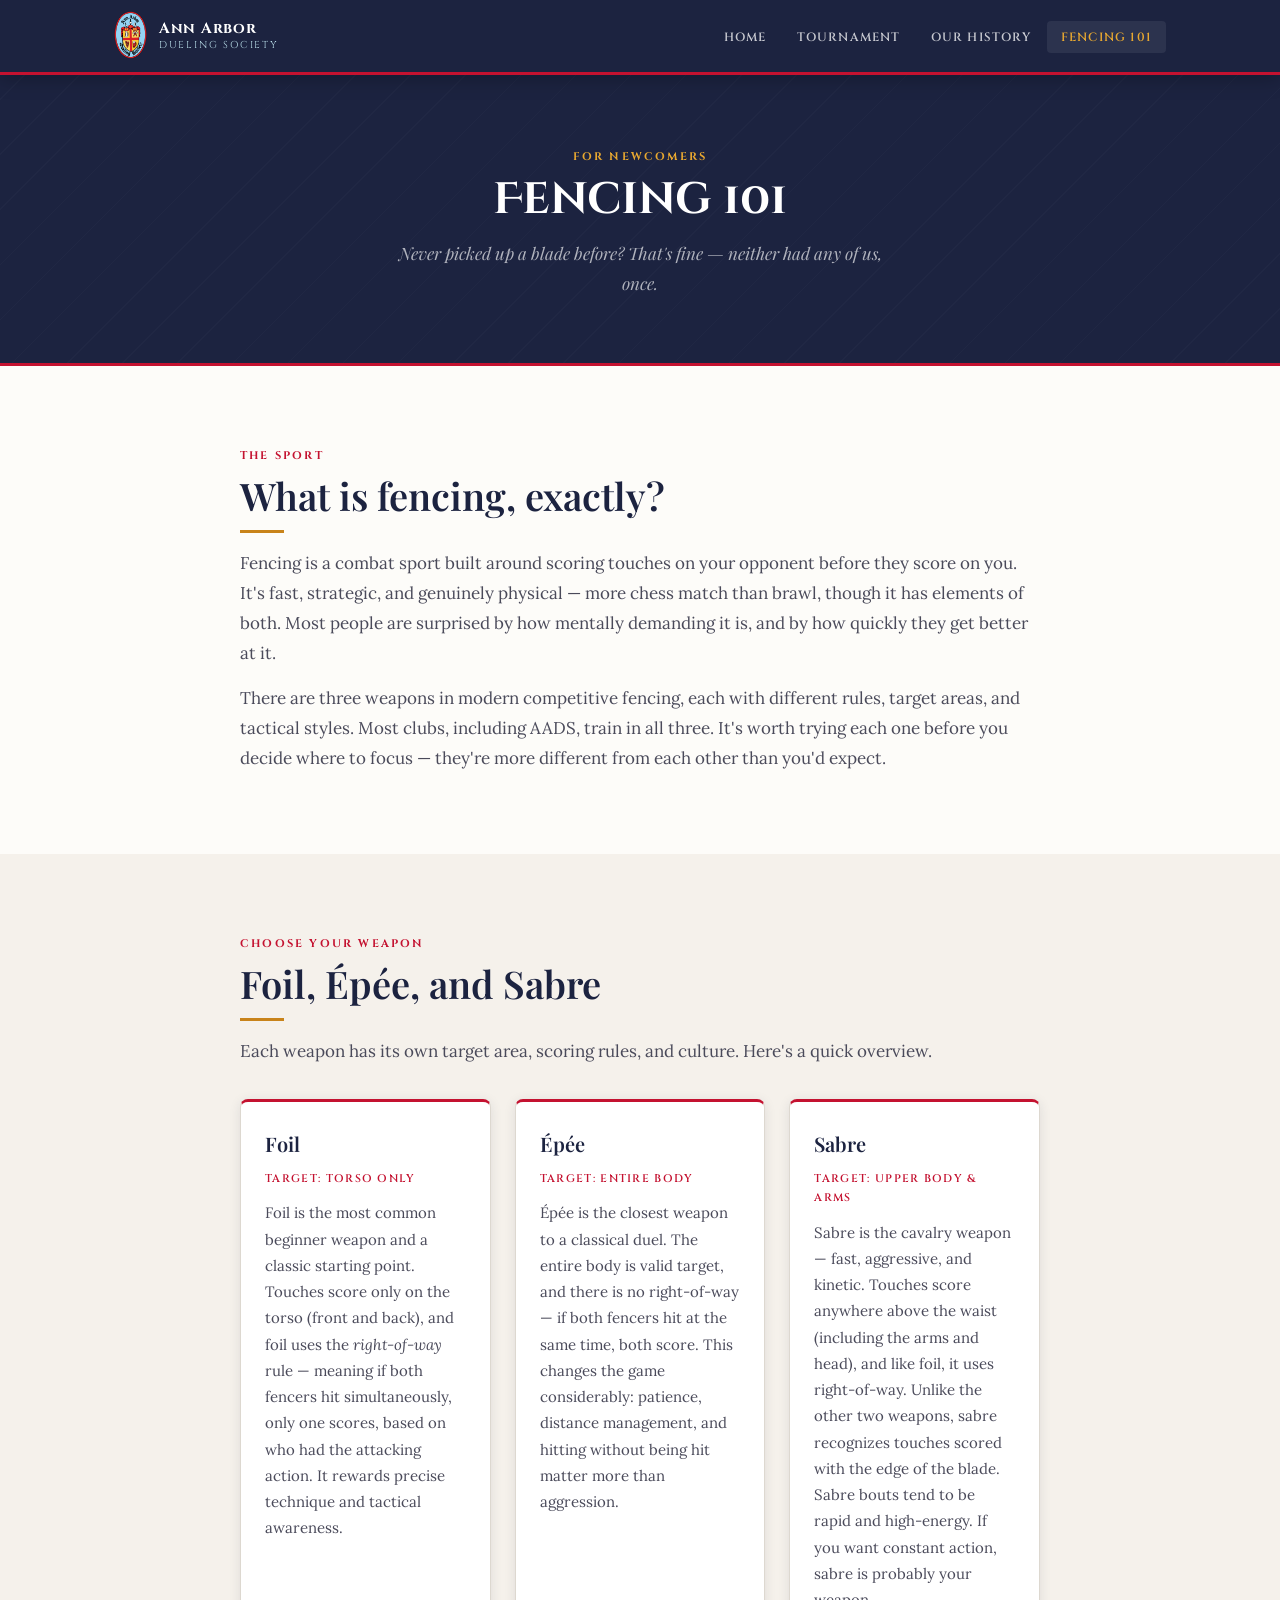
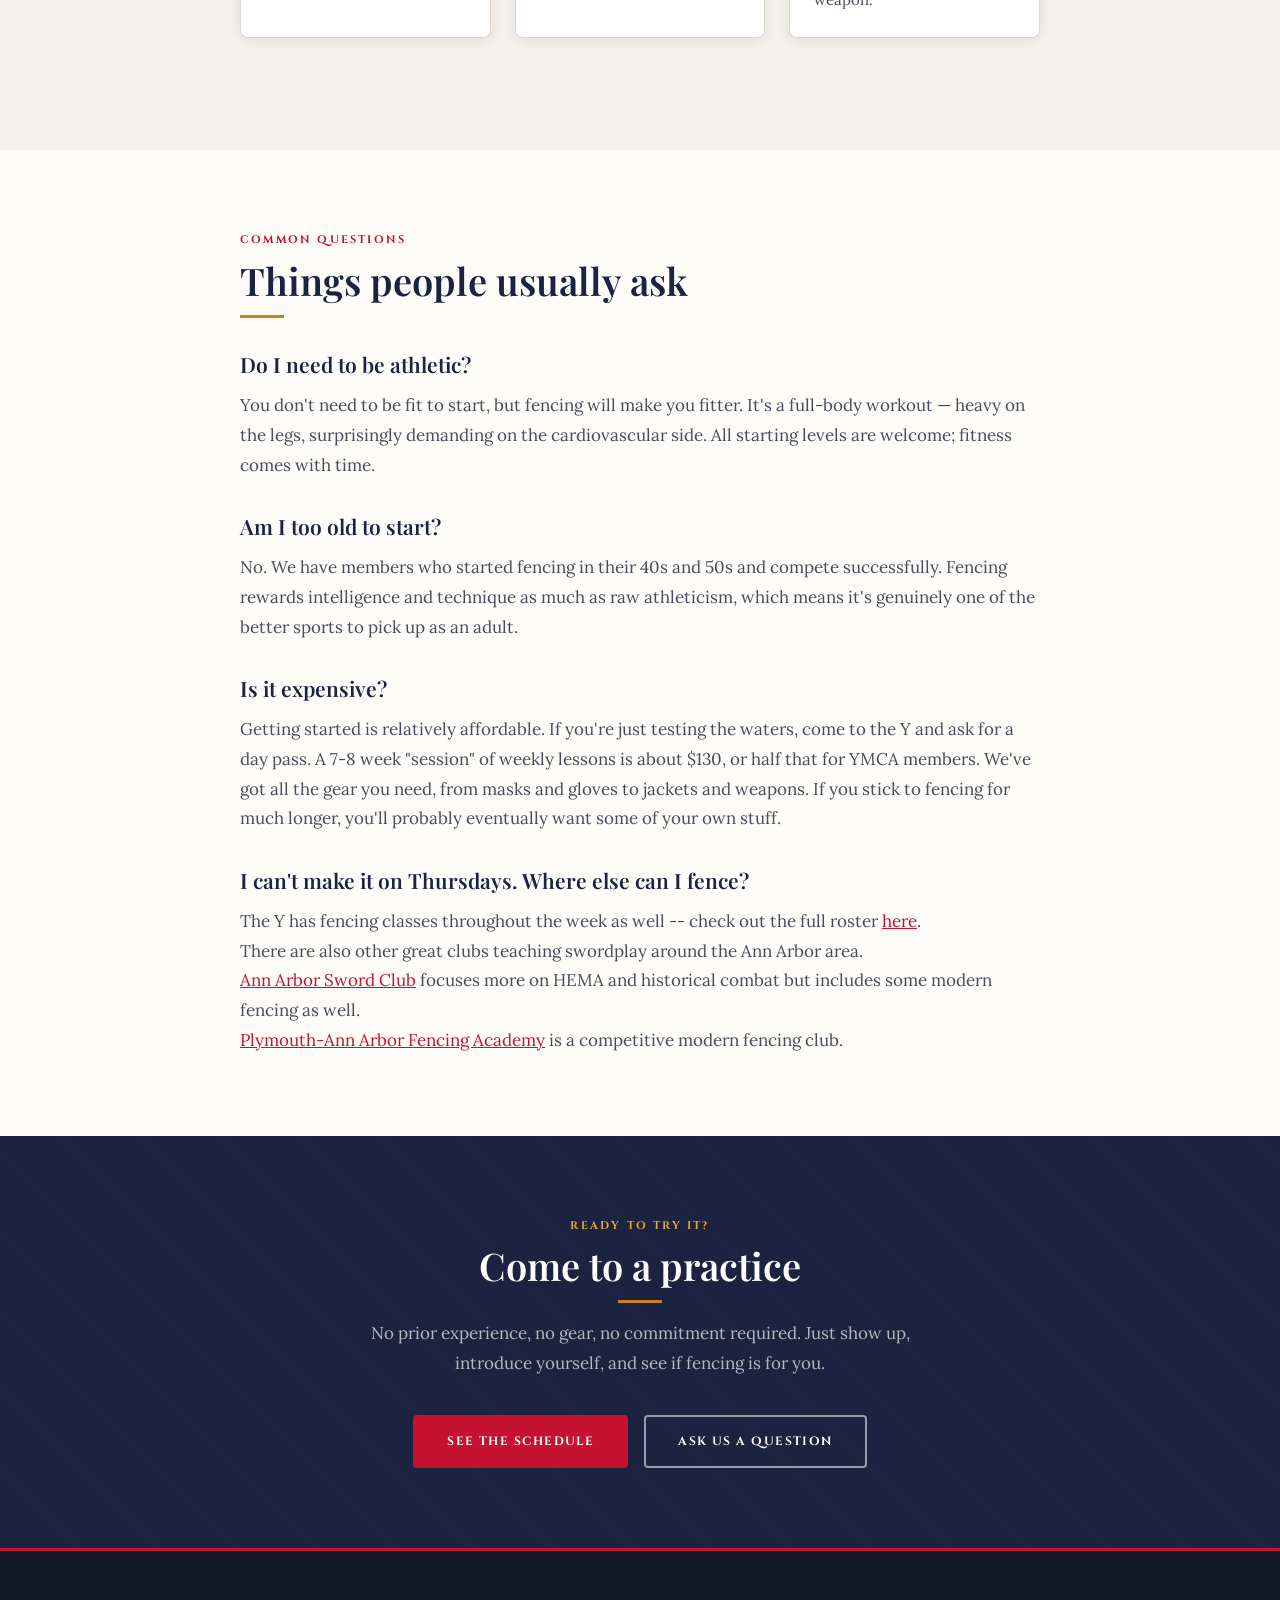
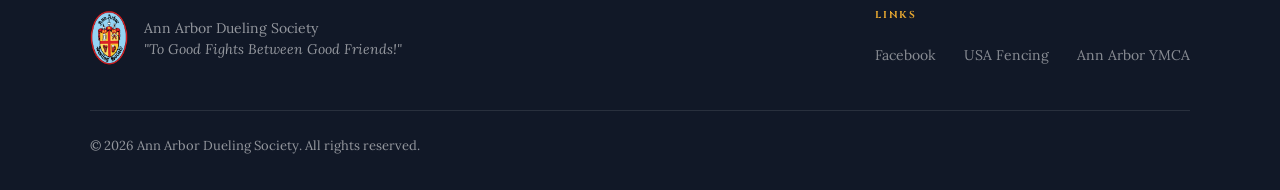
==== fencing-101.html @ fbcf4d48 "initial commit" ====
<!DOCTYPE html>
<html lang="en">
<head>
  <meta charset="UTF-8">
  <meta name="viewport" content="width=device-width, initial-scale=1.0">
  <meta name="description" content="New to fencing? Learn about the three weapons, what to expect at your first class, and what gear you'll eventually need.">
  <title>Fencing 101 — Ann Arbor Dueling Society</title>
  <link rel="icon" type="image/png" href="assets/logo.png">
  <link rel="preconnect" href="https://fonts.googleapis.com">
  <link rel="preconnect" href="https://fonts.gstatic.com" crossorigin>
  <link href="https://fonts.googleapis.com/css2?family=Cinzel+Decorative:wght@400;700&family=Cinzel:wght@400;600;700&family=Playfair+Display:ital,wght@0,400;0,600;1,400&family=Lora:ital,wght@0,400;0,500;1,400&display=swap" rel="stylesheet">
  <link rel="stylesheet" href="css/style.css">
</head>
<body>

  <div data-include="partials/header.html"></div>

  <div class="page-header">
    <span class="section-label">For Newcomers</span>
    <h1>Fencing 101</h1>
    <p class="page-lead">Never picked up a blade before? That's fine — neither had any of us, once.</p>
  </div>

  <section class="content-section">
    <div class="content-inner fade-in">
      <span class="section-label">The Sport</span>
      <h2 class="section-title">What is fencing, exactly?</h2>
      <p>
        Fencing is a combat sport built around scoring touches on your opponent before they score
        on you. It's fast, strategic, and genuinely physical — more chess match than brawl, though
        it has elements of both. Most people are surprised by how mentally demanding it is, and by
        how quickly they get better at it.
      </p>
      <p>
        There are three weapons in modern competitive fencing, each with different rules, target
        areas, and tactical styles. Most clubs, including AADS, train in all three. It's worth
        trying each one before you decide where to focus — they're more different from each other
        than you'd expect.
      </p>
    </div>
  </section>

  <section class="content-section">
    <div class="content-inner fade-in">
      <span class="section-label">Choose Your Weapon</span>
      <h2 class="section-title">Foil, Épée, and Sabre</h2>
      <p>
        Each weapon has its own target area, scoring rules, and culture. Here's a quick overview.
      </p>

      <div class="weapon-grid">
        <div class="weapon-card">
          <h3>Foil</h3>
          <p class="weapon-target">Target: Torso only</p>
          <p>
            Foil is the most common beginner weapon and a classic starting point. Touches score
            only on the torso (front and back), and foil uses the <em>right-of-way</em> rule —
            meaning if both fencers hit simultaneously, only one scores, based on who had the
            attacking action. It rewards precise technique and tactical awareness.
          </p>
        </div>
        <div class="weapon-card">
          <h3>Épée</h3>
          <p class="weapon-target">Target: Entire body</p>
          <p>
            Épée is the closest weapon to a classical duel. The entire body is valid target, and
            there is no right-of-way — if both fencers hit at the same time, both score. This
            changes the game considerably: patience, distance management, and hitting without
            being hit matter more than aggression.
          </p>
        </div>
        <div class="weapon-card">
          <h3>Sabre</h3>
          <p class="weapon-target">Target: Upper body &amp; arms</p>
          <p>
            Sabre is the cavalry weapon — fast, aggressive, and kinetic. Touches score anywhere
            above the waist (including the arms and head), and like foil, it uses right-of-way. Unlike the other two weapons,
            sabre recognizes touches scored with the edge of the blade.
            Sabre bouts tend to be rapid and high-energy. If you want constant action, sabre
            is probably your weapon.
          </p>
        </div>
      </div>
    </div>
  </section>

  <section class="content-section">
    <div class="content-inner fade-in">
      <span class="section-label">Common Questions</span>
      <h2 class="section-title">Things people usually ask</h2>

      <h3>Do I need to be athletic?</h3>
      <p>
        You don't need to be fit to start, but fencing will make you fitter. It's a full-body
        workout — heavy on the legs, surprisingly demanding on the cardiovascular side. All
        starting levels are welcome; fitness comes with time.
      </p>

      <h3>Am I too old to start?</h3>
      <p>
        No. We have members who started fencing in their 40s and 50s and compete successfully.
        Fencing rewards intelligence and technique as much as raw athleticism, which means
        it's genuinely one of the better sports to pick up as an adult.
      </p>

      <h3>Is it expensive?</h3>
      <p>
        Getting started is relatively affordable. If you're just testing the waters, come to the Y and ask for
        a day pass. A 7-8 week "session" of weekly lessons is about $130, or half that for YMCA members.
        We've got all the gear you need, from masks and gloves to jackets and weapons. If you stick to fencing for
        much longer, you'll probably eventually want some of your own stuff.
      </p>

      <h3>I can't make it on Thursdays. Where else can I fence?</h3>
      <p>
        The Y has fencing classes throughout the week as well -- check out the full roster <a href="https://www.annarborymca.org/program-offerings/?_program_type=fencing">here</a>.<br>
        There are also other great clubs teaching swordplay around the Ann Arbor area.<br>
        <a href="https://www.annarborsword.com">Ann Arbor Sword Club</a> focuses more on HEMA and historical combat but includes some modern fencing as well.<br>
        <a href="https://www.pa2fa.com">Plymouth-Ann Arbor Fencing Academy</a> is a competitive modern fencing club.
      </p>
    </div>
  </section>

  <section class="signup-cta">
    <div class="signup-cta-inner fade-in">
      <span class="section-label">Ready to try it?</span>
      <h2 class="section-title">Come to a practice</h2>
      <p>
        No prior experience, no gear, no commitment required. Just show up, introduce yourself,
        and see if fencing is for you.
      </p>
      <div style="display: flex; gap: 1rem; justify-content: center; flex-wrap: wrap;">
        <a href="index.html#schedule" class="btn btn-primary">See the Schedule</a>
        <a href="index.html#contact" class="btn btn-ghost">Ask Us a Question</a>
      </div>
    </div>
  </section>

  <div data-include="partials/footer.html"></div>

  <script src="js/main.js"></script>
</body>
</html>
---- css/style.css ----
@import url('https://fonts.googleapis.com/css2?family=Cinzel+Decorative:wght@400;700&family=Cinzel:wght@400;600;700&family=Playfair+Display:ital,wght@0,400;0,600;1,400&family=Lora:ital,wght@0,400;0,500;1,400&display=swap');

/* ── Design Tokens ──────────────────────────────────────────────────────── */
:root {
  --navy:        #1C2340;
  --navy-dark:   #111827;
  --navy-light:  #252D4E;
  --red:         #C41230;
  --red-dark:    #9E0E26;
  --gold:        #C8831A;
  --gold-light:  #E8A830;
  --blue:        #87C5DC;
  --blue-light:  #B8DCE8;
  --cream:       #F5F1EB;
  --warm-white:  #FDFCF9;
  --text:        #2A2A38;
  --text-mid:    #4A4A5A;
  --text-light:  #7A7A8A;
  --border:      #DDD8D0;

  --font-display: 'Cinzel Decorative', serif;
  --font-caps:    'Cinzel', serif;
  --font-serif:   'Playfair Display', serif;
  --font-body:    'Lora', serif;

  --radius:    4px;
  --radius-lg: 8px;
  --shadow:    0 2px 12px rgba(28, 35, 64, 0.1);
  --shadow-lg: 0 8px 32px rgba(28, 35, 64, 0.16);

  --max-width:   1100px;
  --section-pad: 5rem 1.5rem;
}

/* ── Reset & Base ───────────────────────────────────────────────────────── */
*, *::before, *::after { box-sizing: border-box; margin: 0; padding: 0; }

html { scroll-behavior: smooth; }

body {
  font-family: var(--font-body);
  font-size: 1.0625rem;
  line-height: 1.75;
  color: var(--text);
  background: var(--warm-white);
}

img { max-width: 100%; height: auto; display: block; }

a { color: var(--red); }
a:hover { color: var(--red-dark); }

/* ── Utility ────────────────────────────────────────────────────────────── */
.container {
  max-width: var(--max-width);
  margin: 0 auto;
  padding: 0 1.5rem;
}

.section-label {
  font-family: var(--font-caps);
  font-size: 0.6875rem;
  font-weight: 700;
  letter-spacing: 0.2em;
  text-transform: uppercase;
  color: var(--red);
  display: block;
  margin-bottom: 0.5rem;
}

.section-title {
  font-family: var(--font-serif);
  font-size: clamp(1.625rem, 4vw, 2.375rem);
  font-weight: 600;
  color: var(--navy);
  line-height: 1.2;
  margin-bottom: 1rem;
}

.section-title::after {
  content: '';
  display: block;
  width: 2.75rem;
  height: 3px;
  background: var(--gold);
  margin-top: 0.75rem;
}

.section-intro {
  color: var(--text-mid);
  max-width: 580px;
  margin-bottom: 2.5rem;
}

/* ── Buttons ────────────────────────────────────────────────────────────── */
.btn {
  display: inline-block;
  font-family: var(--font-caps);
  font-size: 0.75rem;
  font-weight: 700;
  letter-spacing: 0.12em;
  text-transform: uppercase;
  padding: 0.875rem 2rem;
  border-radius: var(--radius);
  cursor: pointer;
  transition: background 0.2s, border-color 0.2s, transform 0.15s, box-shadow 0.2s;
  border: 2px solid transparent;
  text-decoration: none;
}

.btn-primary {
  background: var(--red);
  color: #fff;
  border-color: var(--red);
}
.btn-primary:hover {
  background: var(--red-dark);
  border-color: var(--red-dark);
  color: #fff;
  transform: translateY(-2px);
  box-shadow: 0 6px 20px rgba(196, 18, 48, 0.28);
}

.btn-outline {
  background: transparent;
  color: var(--navy);
  border-color: var(--navy);
}
.btn-outline:hover {
  background: var(--navy);
  color: #fff;
  transform: translateY(-2px);
}

.btn-ghost {
  background: transparent;
  color: #fff;
  border-color: rgba(255, 255, 255, 0.55);
}
.btn-ghost:hover {
  background: rgba(255, 255, 255, 0.12);
  border-color: #fff;
  color: #fff;
  transform: translateY(-2px);
}

/* ── Navigation ─────────────────────────────────────────────────────────── */
.site-header {
  position: sticky;
  top: 0;
  z-index: 100;
  background: var(--navy);
  border-bottom: 3px solid var(--red);
  box-shadow: 0 2px 20px rgba(0, 0, 0, 0.3);
}

.nav-inner {
  max-width: var(--max-width);
  margin: 0 auto;
  padding: 0 1.5rem;
  display: flex;
  align-items: center;
  justify-content: space-between;
  height: 4.5rem;
  position: relative;
}

.nav-logo {
  display: flex;
  align-items: center;
  gap: 0.75rem;
  text-decoration: none;
}

.nav-logo img {
  height: 3.25rem;
  width: auto;
}

.nav-logo-text {
  display: inline-flex;
  flex-direction: column;
  line-height: 1.25;
}

.nav-logo-name {
  font-family: var(--font-caps);
  font-size: 0.9375rem;
  font-weight: 700;
  color: #fff;
  letter-spacing: 0.05em;
}

.nav-logo-sub {
  font-family: var(--font-caps);
  font-size: 0.625rem;
  font-weight: 400;
  letter-spacing: 0.18em;
  text-transform: uppercase;
  color: var(--blue-light);
}

.nav-links {
  display: flex;
  gap: 0.125rem;
  list-style: none;
}

.nav-links a {
  font-family: var(--font-caps);
  font-size: 0.75rem;
  font-weight: 600;
  letter-spacing: 0.1em;
  text-transform: uppercase;
  color: rgba(255, 255, 255, 0.75);
  padding: 0.5rem 0.875rem;
  border-radius: var(--radius);
  transition: color 0.2s, background 0.2s;
  text-decoration: none;
}

.nav-links a:hover {
  color: #fff;
  background: rgba(255, 255, 255, 0.1);
}

.nav-links a.active {
  color: var(--gold-light);
  background: rgba(255, 255, 255, 0.07);
}

.nav-toggle {
  display: none;
  flex-direction: column;
  gap: 5px;
  background: none;
  border: none;
  cursor: pointer;
  padding: 0.5rem;
  color: #fff;
}

.nav-toggle span {
  display: block;
  width: 22px;
  height: 2px;
  background: currentColor;
  border-radius: 2px;
  transition: transform 0.3s ease, opacity 0.2s ease;
}

.nav-toggle[aria-expanded="true"] span:nth-child(1) { transform: translateY(7px) rotate(45deg); }
.nav-toggle[aria-expanded="true"] span:nth-child(2) { opacity: 0; }
.nav-toggle[aria-expanded="true"] span:nth-child(3) { transform: translateY(-7px) rotate(-45deg); }

/* ── Hero ───────────────────────────────────────────────────────────────── */
.hero {
  position: relative;
  background: var(--navy);
  background-image:
    repeating-linear-gradient(
      -45deg,
      transparent,
      transparent 38px,
      rgba(255, 255, 255, 0.018) 38px,
      rgba(255, 255, 255, 0.018) 39px
    );
  padding: 5.5rem 1.5rem 5rem;
  text-align: center;
  overflow: hidden;
}

.hero::after {
  content: '';
  position: absolute;
  bottom: 0;
  left: 0;
  right: 0;
  height: 3px;
  background: linear-gradient(90deg, var(--red), var(--gold), var(--blue), var(--gold), var(--red));
}

.hero-inner {
  position: relative;
  z-index: 1;
  max-width: 680px;
  margin: 0 auto;
}

.hero-logo {
  width: clamp(130px, 18vw, 188px);
  margin: 0 auto 2rem;
  filter: drop-shadow(0 8px 28px rgba(0, 0, 0, 0.45));
  animation: riseIn 0.85s ease both;
}

.hero-title {
  font-family: var(--font-display);
  font-size: clamp(1.625rem, 5vw, 2.875rem);
  font-weight: 700;
  color: #fff;
  line-height: 1.2;
  letter-spacing: 0.01em;
  margin-bottom: 0.375rem;
  animation: riseIn 0.85s 0.1s ease both;
}

.hero-eyebrow {
  font-family: var(--font-caps);
  font-size: 0.6875rem;
  font-weight: 600;
  letter-spacing: 0.22em;
  text-transform: uppercase;
  color: var(--gold-light);
  margin-bottom: 1.25rem;
  animation: riseIn 0.85s 0.2s ease both;
}

.hero-tagline {
  font-family: var(--font-serif);
  font-style: italic;
  font-size: clamp(1rem, 2.5vw, 1.1875rem);
  color: rgba(255, 255, 255, 0.72);
  line-height: 1.65;
  margin-bottom: 2.25rem;
  animation: riseIn 0.85s 0.3s ease both;
}

.hero-actions {
  display: flex;
  gap: 1rem;
  justify-content: center;
  flex-wrap: wrap;
  animation: riseIn 0.85s 0.4s ease both;
}

@keyframes riseIn {
  from { opacity: 0; transform: translateY(18px); }
  to   { opacity: 1; transform: translateY(0); }
}

/* ── About ──────────────────────────────────────────────────────────────── */
.about {
  padding: var(--section-pad);
  background: var(--cream);
  border-top: 1px solid var(--border);
}

.about-inner {
  max-width: var(--max-width);
  margin: 0 auto;
  display: grid;
  grid-template-columns: 1fr 1fr;
  gap: 4.5rem;
  align-items: center;
}

.about-text p {
  color: var(--text-mid);
  margin-bottom: 1rem;
}

.about-text p:last-child { margin-bottom: 0; }

.about-facts {
  display: grid;
  grid-template-columns: 1fr 1fr;
  gap: 1rem;
}

.fact-card {
  background: var(--warm-white);
  border: 1px solid var(--border);
  border-top: 3px solid var(--gold);
  border-radius: var(--radius-lg);
  padding: 1.375rem 1.125rem;
  text-align: center;
}

.fact-number {
  font-family: var(--font-serif);
  font-size: 1.875rem;
  font-weight: 600;
  color: var(--navy);
  line-height: 1;
  margin-bottom: 0.3rem;
}

.fact-label {
  font-family: var(--font-caps);
  font-size: 0.625rem;
  font-weight: 600;
  letter-spacing: 0.14em;
  text-transform: uppercase;
  color: var(--text-light);
  line-height: 1.4;
}

/* ── Schedule ───────────────────────────────────────────────────────────── */
.schedule {
  padding: var(--section-pad);
  background: var(--warm-white);
}

.schedule-inner {
  max-width: var(--max-width);
  margin: 0 auto;
}

.schedule-grid {
  display: grid;
  grid-template-columns: repeat(auto-fit, minmax(290px, 1fr));
  gap: 1.5rem;
}

.schedule-card {
  background: #fff;
  border: 1px solid var(--border);
  border-radius: var(--radius-lg);
  overflow: hidden;
  box-shadow: var(--shadow);
  transition: transform 0.2s ease, box-shadow 0.2s ease;
}

.schedule-card:hover {
  transform: translateY(-4px);
  box-shadow: var(--shadow-lg);
}

.schedule-card-header {
  background: var(--navy);
  padding: 1.125rem 1.5rem;
  display: flex;
  align-items: center;
  gap: 0.875rem;
}

.schedule-day {
  background: var(--red);
  color: #fff;
  font-family: var(--font-caps);
  font-size: 0.625rem;
  font-weight: 700;
  letter-spacing: 0.14em;
  text-transform: uppercase;
  padding: 0.3rem 0.625rem;
  border-radius: var(--radius);
  white-space: nowrap;
  flex-shrink: 0;
}

.schedule-time {
  font-family: var(--font-caps);
  font-size: 0.8125rem;
  color: var(--blue-light);
  letter-spacing: 0.05em;
}

.schedule-card-body { padding: 1.375rem 1.5rem; }

.schedule-title {
  font-family: var(--font-serif);
  font-size: 1.1875rem;
  font-weight: 600;
  color: var(--navy);
  margin-bottom: 0.5rem;
}

.schedule-desc {
  font-size: 0.9375rem;
  color: var(--text-mid);
  margin-bottom: 1rem;
  line-height: 1.6;
}

.schedule-tags {
  display: flex;
  flex-wrap: wrap;
  gap: 0.4rem;
}

.tag {
  font-family: var(--font-caps);
  font-size: 0.625rem;
  font-weight: 700;
  letter-spacing: 0.1em;
  text-transform: uppercase;
  padding: 0.25rem 0.625rem;
  border-radius: 999px;
  border: 1px solid;
}

.tag-weapon { color: var(--red); border-color: rgba(196, 18, 48, 0.3); background: rgba(196, 18, 48, 0.06); }
.tag-level  { color: var(--gold); border-color: rgba(200, 131, 26, 0.3); background: rgba(200, 131, 26, 0.06); }
.tag-place  { color: var(--text-light); border-color: var(--border); background: transparent; }

.schedule-note {
  margin-top: 2rem;
  padding: 1.125rem 1.375rem;
  background: rgba(135, 197, 220, 0.1);
  border-left: 3px solid var(--blue);
  border-radius: var(--radius);
  font-size: 0.9375rem;
  color: var(--text-mid);
  line-height: 1.65;
}

.schedule-note strong { color: var(--navy); }

/* ── Sign-Up CTA ────────────────────────────────────────────────────────── */
.signup-cta {
  padding: 5rem 1.5rem;
  background: var(--navy);
  text-align: center;
  position: relative;
  overflow: hidden;
}

.signup-cta::before {
  content: '';
  position: absolute;
  inset: 0;
  background-image: repeating-linear-gradient(
    45deg,
    transparent,
    transparent 55px,
    rgba(255, 255, 255, 0.02) 55px,
    rgba(255, 255, 255, 0.02) 56px
  );
}

.signup-cta-inner {
  position: relative;
  max-width: 600px;
  margin: 0 auto;
}

.signup-cta .section-label  { color: var(--gold-light); }
.signup-cta .section-title  { color: #fff; }
.signup-cta .section-title::after { margin: 0.75rem auto 0; }

.signup-cta p {
  color: rgba(255, 255, 255, 0.68);
  margin-bottom: 2.25rem;
}

/* ── Contact ────────────────────────────────────────────────────────────── */
.contact {
  padding: var(--section-pad);
  background: var(--cream);
}

.contact-inner {
  max-width: var(--max-width);
  margin: 0 auto;
  display: grid;
  grid-template-columns: 1fr 1.6fr;
  gap: 4rem;
  align-items: start;
}

.contact-info p {
  color: var(--text-mid);
  margin-bottom: 1.75rem;
  font-size: 0.9375rem;
}

.contact-details {
  list-style: none;
  display: flex;
  flex-direction: column;
  gap: 0.875rem;
}

.contact-details li {
  display: flex;
  align-items: flex-start;
  gap: 0.75rem;
  font-size: 0.9375rem;
  color: var(--text-mid);
}

.detail-icon {
  width: 1.5rem;
  height: 1.5rem;
  background: var(--red);
  border-radius: 50%;
  display: flex;
  align-items: center;
  justify-content: center;
  flex-shrink: 0;
  margin-top: 0.1rem;
  font-size: 0.6875rem;
  color: #fff;
}

.contact-form-wrap {
  background: var(--warm-white);
  border: 1px solid var(--border);
  border-radius: var(--radius-lg);
  padding: 2.25rem;
  box-shadow: var(--shadow);
}

.form-row {
  display: grid;
  grid-template-columns: 1fr 1fr;
  gap: 1rem;
}

.form-group { margin-bottom: 1.25rem; }

.form-group label {
  display: block;
  font-family: var(--font-caps);
  font-size: 0.6875rem;
  font-weight: 700;
  letter-spacing: 0.14em;
  text-transform: uppercase;
  color: var(--navy);
  margin-bottom: 0.4rem;
}

.form-group input,
.form-group select,
.form-group textarea {
  width: 100%;
  font-family: var(--font-body);
  font-size: 0.9375rem;
  color: var(--text);
  background: #fff;
  border: 1px solid var(--border);
  border-radius: var(--radius);
  padding: 0.7rem 0.9rem;
  transition: border-color 0.2s, box-shadow 0.2s;
  outline: none;
  appearance: none;
}

.form-group input:focus,
.form-group select:focus,
.form-group textarea:focus {
  border-color: var(--blue);
  box-shadow: 0 0 0 3px rgba(135, 197, 220, 0.22);
}

.form-group textarea {
  resize: vertical;
  min-height: 120px;
}

.form-submit { width: 100%; justify-content: center; }

.form-success { display: none; text-align: center; padding: 2rem 1rem; }
.form-success.visible { display: block; }

.success-icon {
  width: 3.5rem;
  height: 3.5rem;
  background: rgba(135, 197, 220, 0.15);
  border: 2px solid var(--blue);
  border-radius: 50%;
  display: flex;
  align-items: center;
  justify-content: center;
  margin: 0 auto 1rem;
  font-size: 1.5rem;
  color: var(--navy);
}

.form-success h3 {
  font-family: var(--font-serif);
  font-size: 1.25rem;
  color: var(--navy);
  margin-bottom: 0.5rem;
}

.form-success p { color: var(--text-mid); font-size: 0.9375rem; }

/* ── Footer ─────────────────────────────────────────────────────────────── */
.site-footer {
  background: var(--navy-dark);
  color: rgba(255, 255, 255, 0.55);
  padding: 3.5rem 1.5rem 2rem;
  border-top: 3px solid var(--red);
}

.footer-inner {
  max-width: var(--max-width);
  margin: 0 auto 2.5rem;
  display: flex;
  flex-wrap: wrap;
  align-items: center;
  justify-content: space-between;
  gap: 2rem;
}

.footer-brand {
  display: flex;
  align-items: center;
  gap: 1rem;
}

.footer-logo {
  height: 3.75rem;
  width: auto;
  flex-shrink: 0;
}

.footer-brand p {
  font-size: 0.875rem;
  line-height: 1.5;
  max-width: 270px;
  margin: 0;
}

.footer-heading {
  font-family: var(--font-caps);
  font-size: 0.625rem;
  font-weight: 700;
  letter-spacing: 0.18em;
  text-transform: uppercase;
  color: var(--gold-light);
  margin-bottom: 1rem;
}

.footer-links {
  list-style: none;
  display: flex;
  flex-direction: row;
  flex-wrap: wrap;
  gap: 0.5rem 1.75rem;
}

.footer-links a {
  color: rgba(255, 255, 255, 0.5);
  font-size: 0.875rem;
  text-decoration: none;
  transition: color 0.2s;
}

.footer-links a:hover { color: #fff; }

.footer-bottom {
  max-width: var(--max-width);
  margin: 0 auto;
  border-top: 1px solid rgba(255, 255, 255, 0.1);
  padding-top: 1.5rem;
  display: flex;
  align-items: center;
  justify-content: space-between;
  flex-wrap: wrap;
  gap: 0.75rem;
}

.footer-bottom p { font-size: 0.8125rem; }

.footer-badge {
  font-family: var(--font-caps);
  font-size: 0.625rem;
  font-weight: 700;
  letter-spacing: 0.12em;
  text-transform: uppercase;
  color: var(--blue-light);
  border: 1px solid rgba(135, 197, 220, 0.3);
  padding: 0.3rem 0.75rem;
  border-radius: var(--radius);
}

/* ── Fade-in on scroll ──────────────────────────────────────────────────── */
.fade-in {
  opacity: 0;
  transform: translateY(22px);
  transition: opacity 0.65s ease, transform 0.65s ease;
}

.fade-in.visible {
  opacity: 1;
  transform: translateY(0);
}

.fade-in-delay-1 { transition-delay: 0.1s; }
.fade-in-delay-2 { transition-delay: 0.2s; }
.fade-in-delay-3 { transition-delay: 0.3s; }

/* ── Inner Page Header ──────────────────────────────────────────────────── */
.page-header {
  background: var(--navy);
  background-image:
    repeating-linear-gradient(
      -45deg,
      transparent,
      transparent 38px,
      rgba(255, 255, 255, 0.018) 38px,
      rgba(255, 255, 255, 0.018) 39px
    );
  padding: 4.5rem 1.5rem 4rem;
  text-align: center;
  border-bottom: 3px solid var(--red);
}

.page-header .section-label { color: var(--gold-light); }

.page-header h1 {
  font-family: var(--font-display);
  font-size: clamp(1.75rem, 5vw, 2.75rem);
  color: #fff;
  margin-bottom: 0.75rem;
  line-height: 1.2;
}

.page-header .page-lead {
  font-family: var(--font-serif);
  font-style: italic;
  color: rgba(255, 255, 255, 0.65);
  font-size: 1.0625rem;
  max-width: 520px;
  margin: 0 auto;
}

/* ── Inner Page Content ─────────────────────────────────────────────────── */
.content-section {
  padding: var(--section-pad);
  background: var(--warm-white);
}

.content-section:nth-child(even) { background: var(--cream); }

.content-inner {
  max-width: 800px;
  margin: 0 auto;
}

.content-inner p {
  color: var(--text-mid);
  margin-bottom: 1rem;
}

.content-inner p:last-child { margin-bottom: 0; }

.content-inner h3 {
  font-family: var(--font-serif);
  font-size: 1.3125rem;
  font-weight: 600;
  color: var(--navy);
  margin: 1.75rem 0 0.5rem;
}

.content-inner ul, .content-inner ol {
  padding-left: 1.5rem;
  color: var(--text-mid);
  margin-bottom: 1rem;
}

.content-inner li { margin-bottom: 0.375rem; }

/* Weapon cards (fencing 101) */
.weapon-grid {
  display: grid;
  grid-template-columns: repeat(auto-fit, minmax(240px, 1fr));
  gap: 1.5rem;
  margin: 2rem 0;
}

.weapon-card {
  background: #fff;
  border: 1px solid var(--border);
  border-top: 3px solid var(--red);
  border-radius: var(--radius-lg);
  padding: 1.5rem;
  box-shadow: var(--shadow);
}

.weapon-card h3 {
  font-family: var(--font-serif);
  font-size: 1.25rem;
  font-weight: 600;
  color: var(--navy);
  margin: 0 0 0.5rem;
}

.weapon-card .weapon-target {
  font-family: var(--font-caps);
  font-size: 0.6875rem;
  font-weight: 600;
  letter-spacing: 0.12em;
  text-transform: uppercase;
  color: var(--red);
  margin-bottom: 0.75rem;
}

.weapon-card p {
  font-size: 0.9375rem;
  color: var(--text-mid);
  margin: 0;
}

/* Tournament table */
.tournament-table {
  width: 100%;
  border-collapse: collapse;
  margin: 1.5rem 0;
  font-size: 0.9375rem;
}

.tournament-table th {
  font-family: var(--font-caps);
  font-size: 0.625rem;
  font-weight: 700;
  letter-spacing: 0.14em;
  text-transform: uppercase;
  color: var(--navy);
  background: var(--cream);
  padding: 0.75rem 1rem;
  text-align: left;
  border-bottom: 2px solid var(--border);
}

.tournament-table td {
  padding: 0.875rem 1rem;
  border-bottom: 1px solid var(--border);
  color: var(--text-mid);
  vertical-align: top;
}

.tournament-table tr:last-child td { border-bottom: none; }

.tournament-table .t-name {
  font-family: var(--font-serif);
  font-weight: 600;
  color: var(--navy);
}

.t-badge {
  display: inline-block;
  font-family: var(--font-caps);
  font-size: 0.5625rem;
  font-weight: 700;
  letter-spacing: 0.1em;
  text-transform: uppercase;
  padding: 0.2rem 0.5rem;
  border-radius: 999px;
  margin-left: 0.4rem;
  vertical-align: middle;
  border: 1px solid;
}

.t-badge-home { color: var(--red); border-color: rgba(196,18,48,0.35); background: rgba(196,18,48,0.06); }
.t-badge-rated { color: var(--gold); border-color: rgba(200,131,26,0.35); background: rgba(200,131,26,0.06); }

/* Timeline (history) */
.timeline {
  position: relative;
  padding-left: 2rem;
  margin: 2rem 0;
}

.timeline::before {
  content: '';
  position: absolute;
  left: 0;
  top: 0.5rem;
  bottom: 0;
  width: 2px;
  background: linear-gradient(to bottom, var(--red), var(--gold));
}

.timeline-item {
  position: relative;
  margin-bottom: 2rem;
}

.timeline-item::before {
  content: '';
  position: absolute;
  left: -2.375rem;
  top: 0.4rem;
  width: 10px;
  height: 10px;
  border-radius: 50%;
  background: var(--gold);
  border: 2px solid var(--warm-white);
  box-shadow: 0 0 0 2px var(--gold);
}

.timeline-year {
  font-family: var(--font-caps);
  font-size: 0.6875rem;
  font-weight: 700;
  letter-spacing: 0.14em;
  text-transform: uppercase;
  color: var(--red);
  margin-bottom: 0.25rem;
}

.timeline-item h3 {
  font-family: var(--font-serif);
  font-size: 1.125rem;
  font-weight: 600;
  color: var(--navy);
  margin: 0 0 0.375rem;
}

.timeline-item p {
  font-size: 0.9375rem;
  color: var(--text-mid);
  margin: 0;
}

/* ── Responsive ─────────────────────────────────────────────────────────── */
@media (max-width: 768px) {
  :root { --section-pad: 3.5rem 1.25rem; }

  .nav-toggle { display: flex; }

  .nav-links {
    display: none;
    position: absolute;
    top: 100%;
    left: 0;
    right: 0;
    background: var(--navy);
    border-top: 1px solid rgba(255, 255, 255, 0.08);
    flex-direction: column;
    padding: 0.75rem 0;
    gap: 0;
    box-shadow: 0 8px 20px rgba(0, 0, 0, 0.3);
  }

  .nav-links.open { display: flex; }

  .nav-links a {
    padding: 0.75rem 1.5rem;
    border-radius: 0;
    font-size: 0.8125rem;
  }

  .about-inner,
  .contact-inner {
    grid-template-columns: 1fr;
    gap: 2.25rem;
  }

  .about-facts { grid-template-columns: 1fr 1fr; }

  .form-row { grid-template-columns: 1fr; }

  .footer-inner {
    flex-direction: column;
    align-items: flex-start;
    gap: 1.5rem;
  }
}

@media (max-width: 480px) {
  .hero { padding: 4rem 1.25rem 3.5rem; }
  .hero-actions { flex-direction: column; align-items: center; }
  .hero-actions .btn { width: 100%; max-width: 280px; text-align: center; }
  .nav-logo-text { display: none; }
}
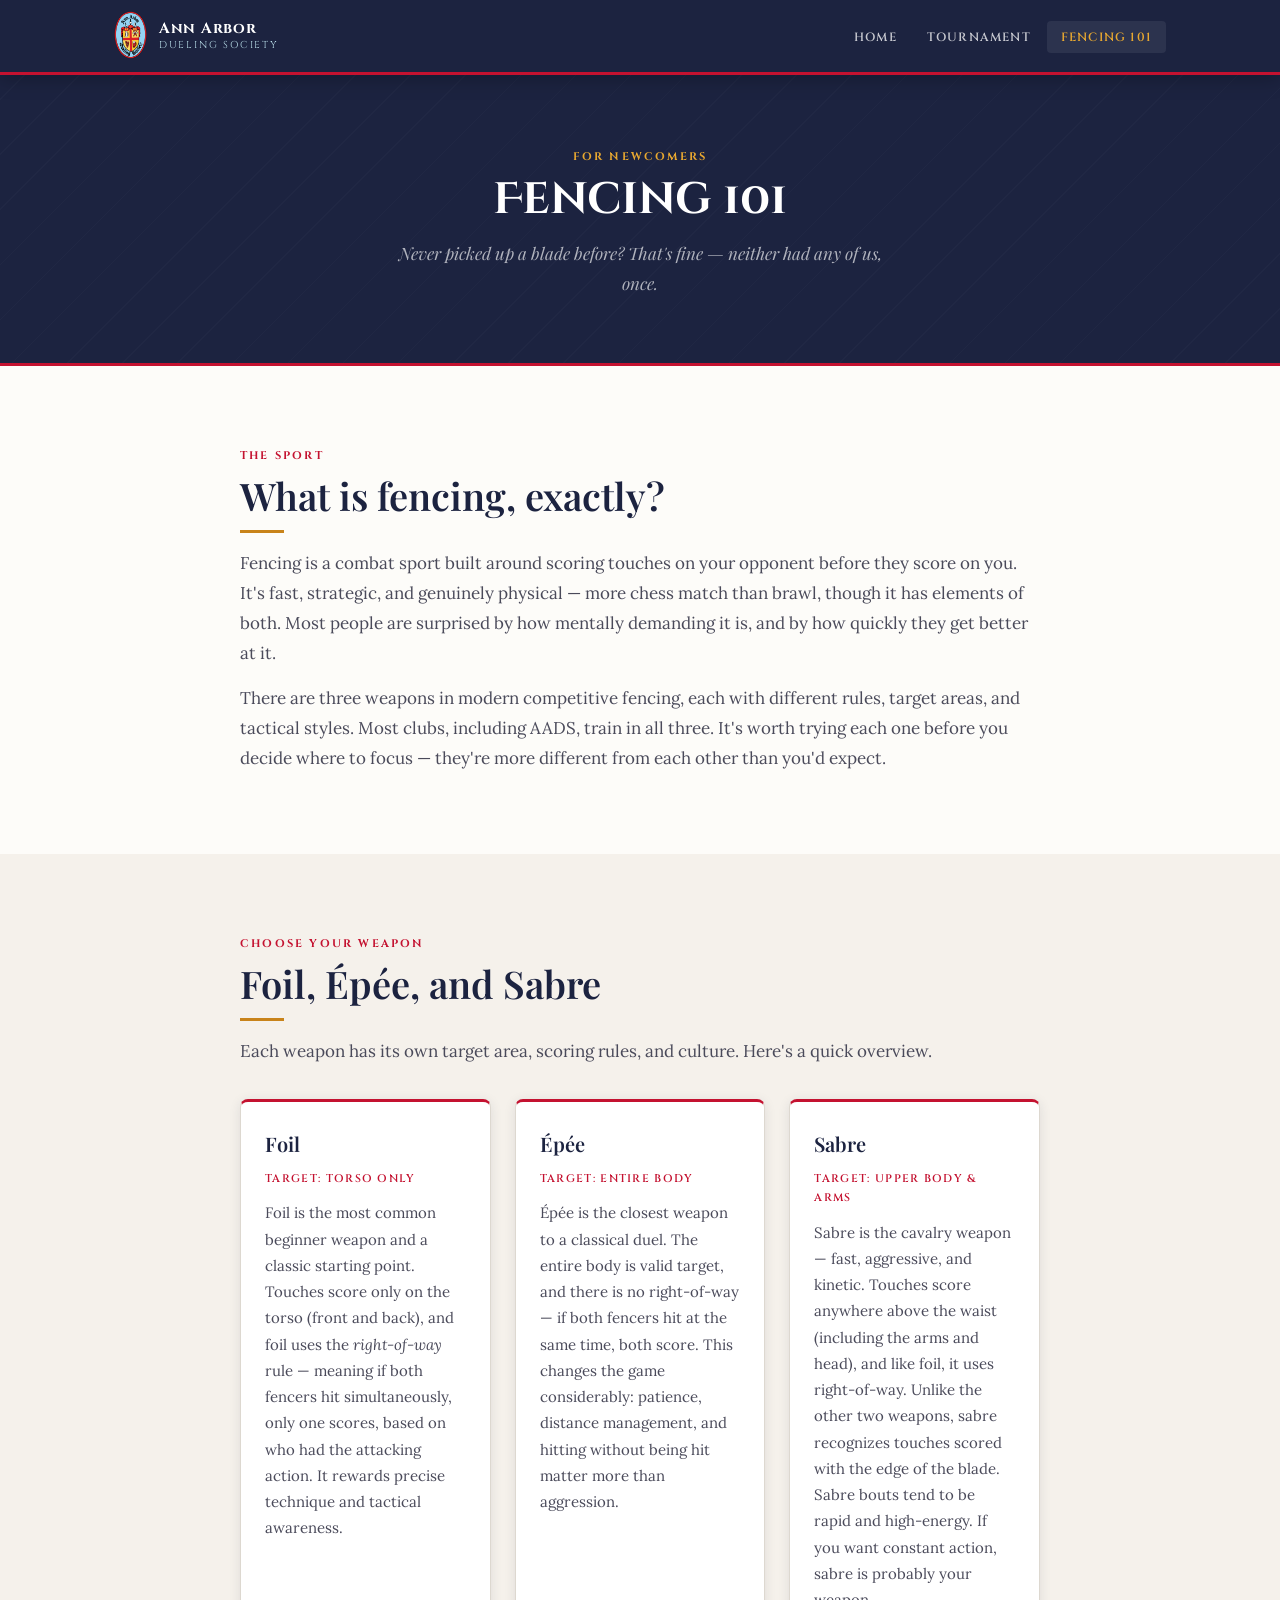
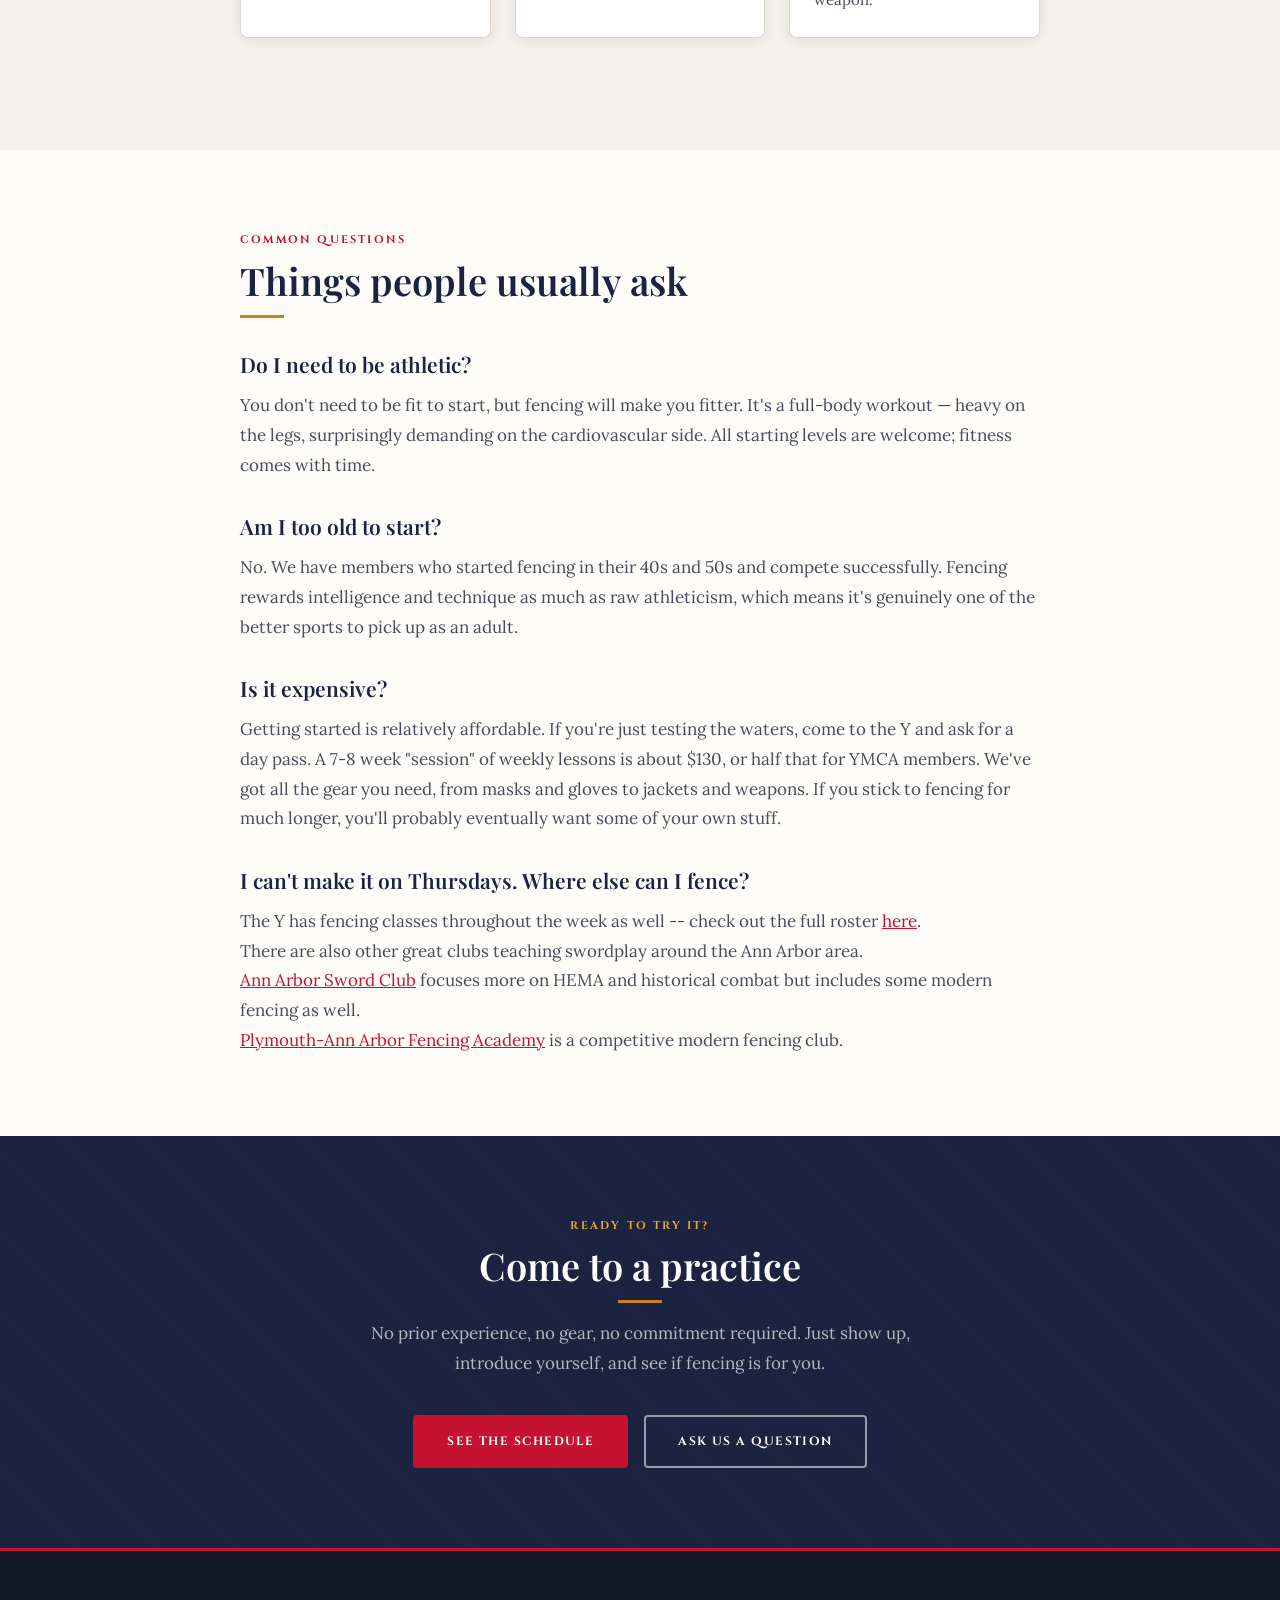
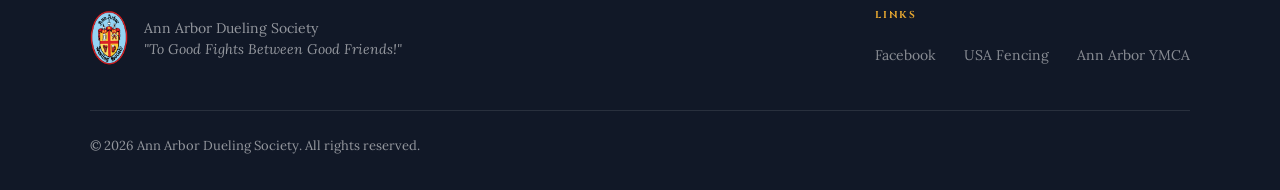
==== commit 93fab362: "SEO stuff" ====
--- a/fencing-101.html
+++ b/fencing-101.html
@@ -5,6 +5,17 @@
   <meta name="viewport" content="width=device-width, initial-scale=1.0">
   <meta name="description" content="New to fencing? Learn about the three weapons, what to expect at your first class, and what gear you'll eventually need.">
   <title>Fencing 101 — Ann Arbor Dueling Society</title>
+  <link rel="canonical" href="https://aadueling.org/fencing-101.html">
+  <meta property="og:type" content="article">
+  <meta property="og:site_name" content="Ann Arbor Dueling Society">
+  <meta property="og:title" content="Fencing 101 — Ann Arbor Dueling Society">
+  <meta property="og:description" content="New to fencing? Learn about the three weapons, what to expect at your first class, and what gear you'll eventually need.">
+  <meta property="og:url" content="https://aadueling.org/fencing-101.html">
+  <meta property="og:image" content="https://aadueling.org/assets/logo.png">
+  <meta name="twitter:card" content="summary">
+  <meta name="twitter:title" content="Fencing 101 — Ann Arbor Dueling Society">
+  <meta name="twitter:description" content="New to fencing? Learn about the three weapons, what to expect at your first class, and what gear you'll eventually need.">
+  <meta name="twitter:image" content="https://aadueling.org/assets/logo.png">
   <link rel="icon" type="image/png" href="assets/logo.png">
   <link rel="preconnect" href="https://fonts.googleapis.com">
   <link rel="preconnect" href="https://fonts.gstatic.com" crossorigin>
--- a/css/style.css
+++ b/css/style.css
@@ -768,6 +768,8 @@
 }
 
 /* ── Fade-in on scroll ──────────────────────────────────────────────────── */
+/* Scroll fade-ins disabled -- trying the page with no entrance animations.
+   To restore, un-comment the block below (and re-enable initFadeIn in js/main.js).
 .fade-in {
   opacity: 0;
   transform: translateY(22px);
@@ -782,6 +784,7 @@
 .fade-in-delay-1 { transition-delay: 0.1s; }
 .fade-in-delay-2 { transition-delay: 0.2s; }
 .fade-in-delay-3 { transition-delay: 0.3s; }
+*/
 
 /* ── Inner Page Header ──────────────────────────────────────────────────── */
 .page-header {
@@ -895,6 +898,70 @@
   margin: 0;
 }
 
+/* Event schedule (per-day list) */
+.event-schedule {
+  display: grid;
+  grid-template-columns: repeat(auto-fit, minmax(280px, 1fr));
+  gap: 1.5rem;
+  margin: 1.75rem 0 2rem;
+}
+
+.event-day {
+  background: #fff;
+  border: 1px solid var(--border);
+  border-left: 3px solid var(--red);
+  border-radius: var(--radius-lg);
+  padding: 1.25rem 1.375rem 1.125rem;
+  box-shadow: var(--shadow);
+}
+
+.event-day-title {
+  font-family: var(--font-caps);
+  font-size: 0.75rem;
+  font-weight: 700;
+  letter-spacing: 0.16em;
+  text-transform: uppercase;
+  color: var(--navy);
+  margin: 0 0 0.875rem;
+  padding-bottom: 0.625rem;
+  border-bottom: 1px solid var(--border);
+}
+
+.event-list {
+  list-style: none;
+  padding: 0;
+  margin: 0;
+}
+
+.event-list li {
+  display: flex;
+  align-items: baseline;
+  justify-content: space-between;
+  gap: 1rem;
+  padding: 0.5rem 0;
+  border-bottom: 1px dotted var(--border);
+}
+
+.event-list li:last-child { border-bottom: none; }
+
+.event-name {
+  font-family: var(--font-serif);
+  font-size: 1rem;
+  color: var(--navy);
+  font-weight: 600;
+}
+
+.event-time {
+  font-family: var(--font-caps);
+  font-size: 0.6875rem;
+  font-weight: 600;
+  letter-spacing: 0.1em;
+  text-transform: uppercase;
+  color: var(--gold);
+  white-space: nowrap;
+  flex-shrink: 0;
+}
+
 /* Tournament table */
 .tournament-table {
   width: 100%;
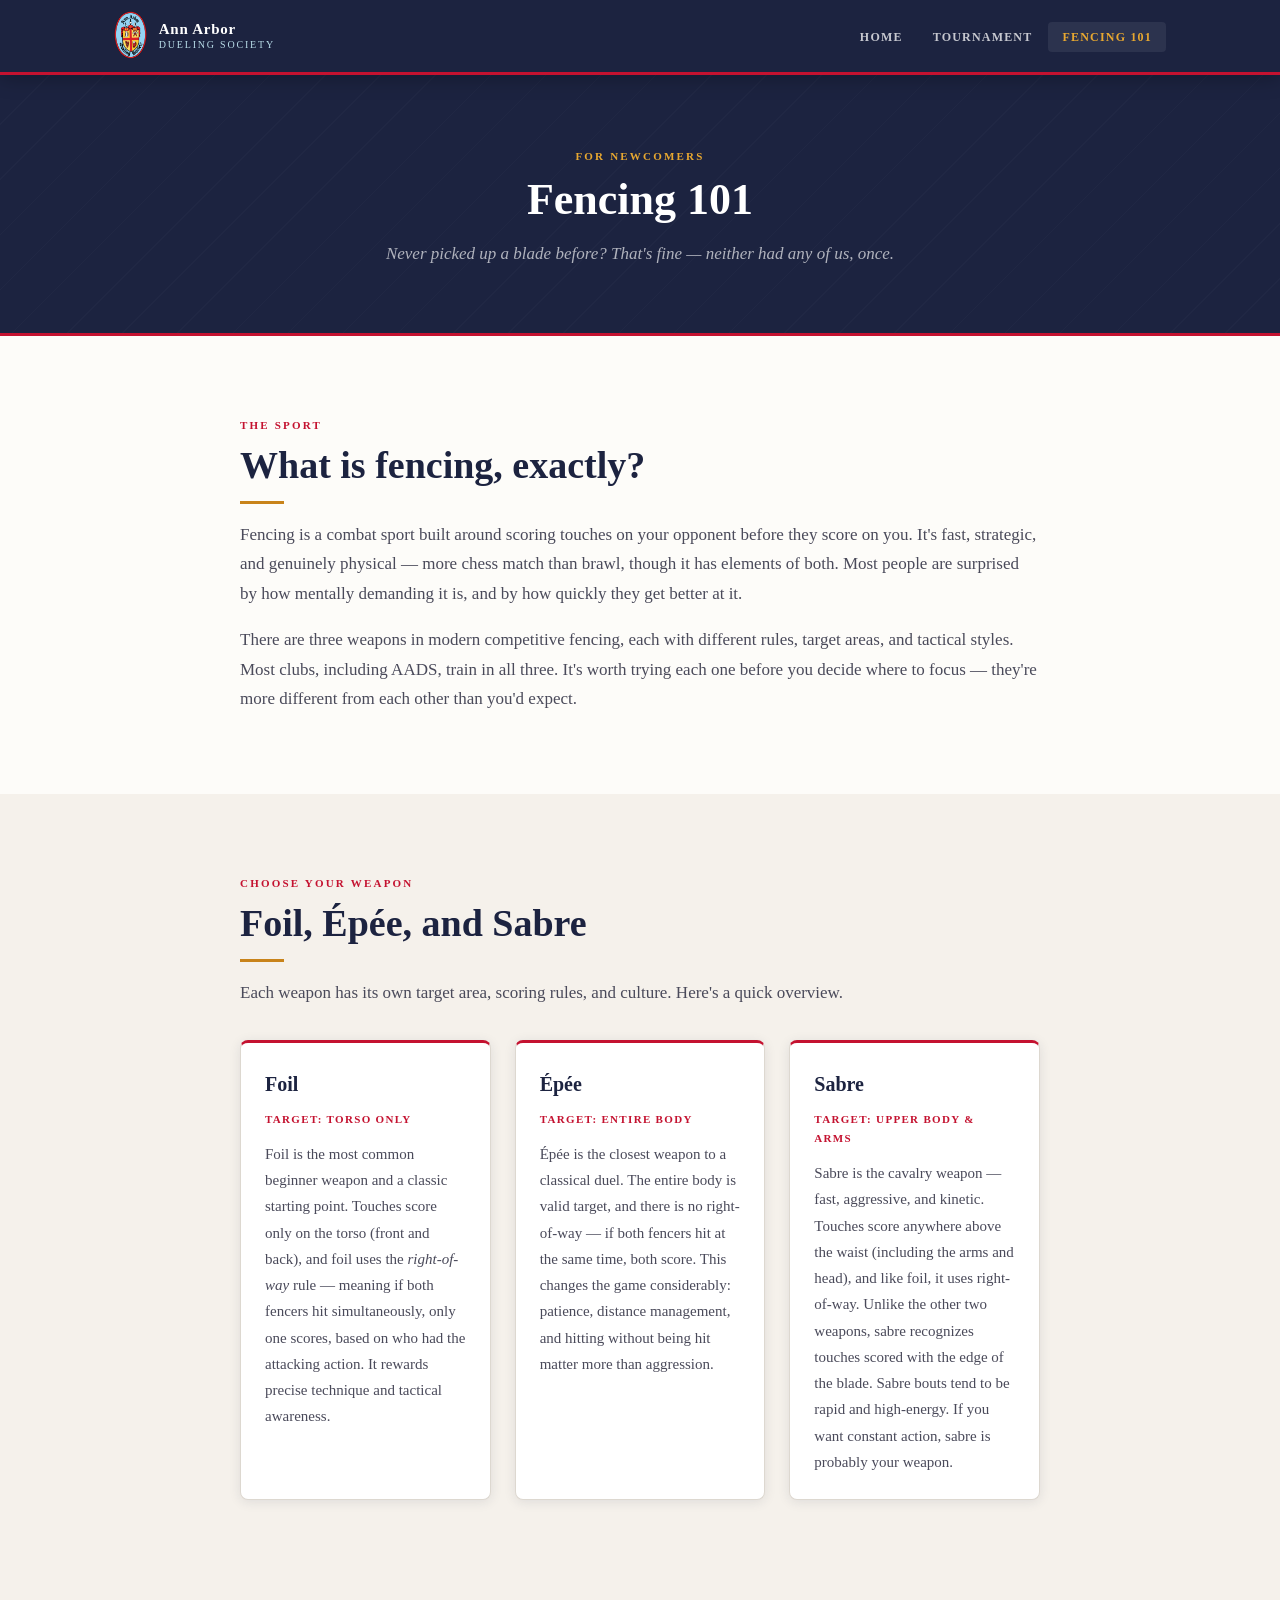
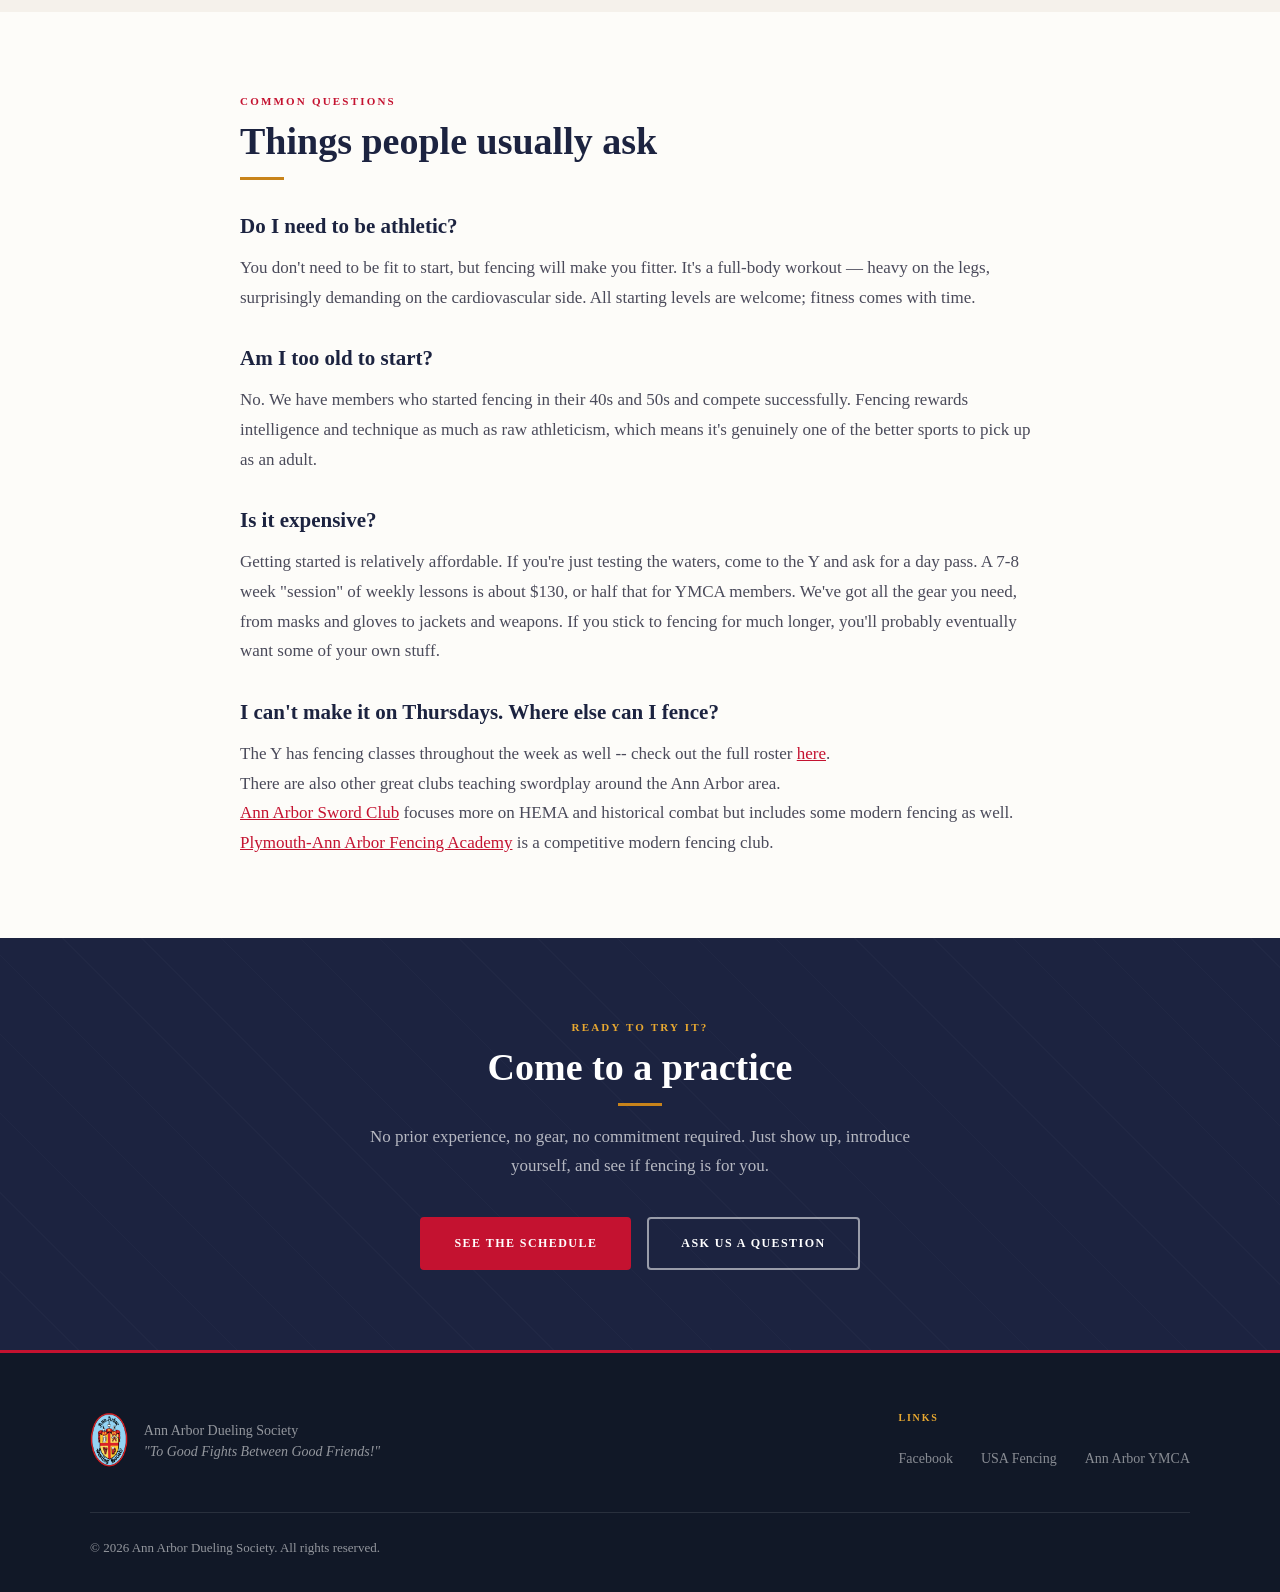
==== commit bc4daf30: "security meta tags" ====
--- a/fencing-101.html
+++ b/fencing-101.html
@@ -3,6 +3,8 @@
 <head>
   <meta charset="UTF-8">
   <meta name="viewport" content="width=device-width, initial-scale=1.0">
+  <meta http-equiv="Content-Security-Policy" content="default-src 'self'; script-src 'self'; style-src 'self' 'unsafe-inline' https://fonts.googleapis.com; font-src https://fonts.gstatic.com; img-src 'self'; connect-src 'self' https://formsubmit.co; form-action https://formsubmit.co; base-uri 'self'; object-src 'none'">
+  <meta name="referrer" content="strict-origin-when-cross-origin">
   <meta name="description" content="New to fencing? Learn about the three weapons, what to expect at your first class, and what gear you'll eventually need.">
   <title>Fencing 101 — Ann Arbor Dueling Society</title>
   <link rel="canonical" href="https://aadueling.org/fencing-101.html">
